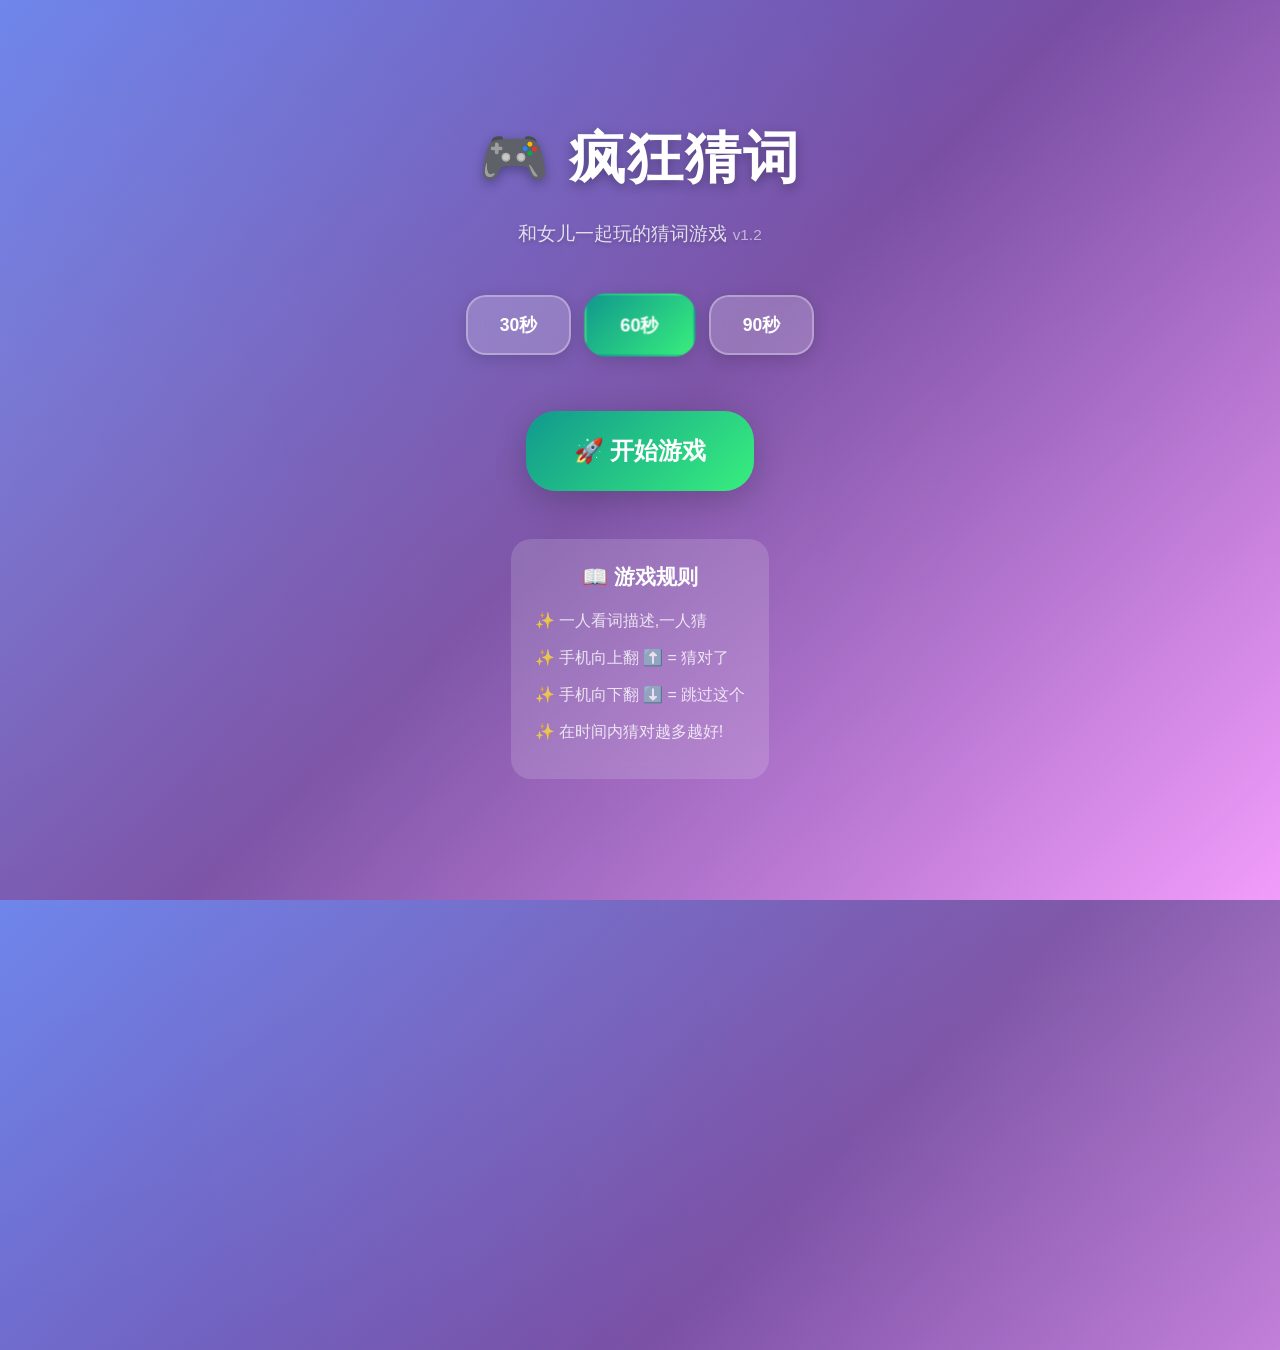
==== index.html @ 0e2f201e "修正重力感应! v1.2 更新内容:  🔧 调整向上翻转角度:从-60°改为**-40°** 📱 现在向上翻转更容易触发"跳过"了 当前设置:  ✅ 向下倾斜 > 120° = 猜对 ⏭️ 向上倾斜 " ====
<!DOCTYPE html>
<html lang="zh-CN">

<head>
  <meta charset="UTF-8">
  <meta name="viewport" content="width=device-width, initial-scale=1.0, maximum-scale=1.0, user-scalable=no">
  <meta name="apple-mobile-web-app-capable" content="yes">
  <meta name="apple-mobile-web-app-status-bar-style" content="black-translucent">
  <title>疯狂猜词 - 亲子游戏</title>
  <link rel="stylesheet" href="style.css">
</head>

<body>
  <div class="container">
    <!-- 开始界面 -->
    <div class="screen start-screen active">
      <h1 class="game-title">🎮 疯狂猜词</h1>
      <p class="game-subtitle">和女儿一起玩的猜词游戏 <span style="font-size: 0.8em; opacity: 0.7;">v1.2</span></p>

      <div class="time-options">
        <button class="time-btn" data-time="30">30秒</button>
        <button class="time-btn selected" data-time="60">60秒</button>
        <button class="time-btn" data-time="90">90秒</button>
      </div>

      <button class="start-btn" onclick="startGame()">🚀 开始游戏</button>

      <div class="instructions">
        <h3>📖 游戏规则</h3>
        <ul>
          <li>一人看词描述,一人猜</li>
          <li>手机向上翻 ⬆️ = 猜对了</li>
          <li>手机向下翻 ⬇️ = 跳过这个</li>
          <li>在时间内猜对越多越好!</li>
        </ul>
      </div>
    </div>

    <!-- 游戏界面 -->
    <div class="screen game-screen">
      <div class="game-header">
        <div class="timer" id="timer">60</div>
        <div class="score" id="score">0分</div>
      </div>

      <div class="word-display">
        <div class="word" id="word">准备好了吗?</div>
        <div class="category" id="category">即将开始...</div>
      </div>

      <div class="gesture-hints">
        <div class="hint">
          <div class="hint-icon">⬆️</div>
          <div>猜对了</div>
        </div>
        <div class="hint">
          <div class="hint-icon">⬇️</div>
          <div>跳过</div>
        </div>
      </div>
    </div>

    <!-- 结束界面 -->
    <div class="screen end-screen">
      <h2 class="end-title">🎉 游戏结束!</h2>

      <div class="stats">
        <div class="final-score" id="finalScore">0</div>
        <div class="stat-details">
          <div class="stat-item">
            <div class="stat-value" id="correctCount">0</div>
            <div class="stat-label">✅ 猜对</div>
          </div>
          <div class="stat-item">
            <div class="stat-value" id="skipCount">0</div>
            <div class="stat-label">⏭️ 跳过</div>
          </div>
        </div>
      </div>

      <button class="restart-btn" onclick="restartGame()">🔄 再玩一次</button>
    </div>
  </div>

  <!-- 反馈提示 -->
  <div class="feedback" id="feedback"></div>

  <script src="game.js"></script>
</body>

</html>
---- style.css ----
/* ==================== 设计系统 ==================== */
:root {
  /* 色彩系统 - 明亮活泼的配色 */
  --primary-gradient: linear-gradient(135deg, #667eea 0%, #764ba2 100%);
  --success-gradient: linear-gradient(135deg, #11998e 0%, #38ef7d 100%);
  --warning-gradient: linear-gradient(135deg, #f093fb 0%, #f5576c 100%);
  --bg-gradient: linear-gradient(135deg, #667eea 0%, #764ba2 50%, #f093fb 100%);
  
  /* 文字颜色 */
  --text-primary: #ffffff;
  --text-dark: #2d3748;
  --text-muted: rgba(255, 255, 255, 0.8);
  
  /* 阴影 */
  --shadow-sm: 0 2px 8px rgba(0, 0, 0, 0.1);
  --shadow-md: 0 4px 16px rgba(0, 0, 0, 0.15);
  --shadow-lg: 0 8px 32px rgba(0, 0, 0, 0.2);
  
  /* 圆角 */
  --radius-sm: 12px;
  --radius-md: 20px;
  --radius-lg: 30px;
  
  /* 间距 */
  --spacing-xs: 8px;
  --spacing-sm: 16px;
  --spacing-md: 24px;
  --spacing-lg: 32px;
  --spacing-xl: 48px;
  
  /* 字体 */
  --font-family: 'Microsoft YaHei', 'PingFang SC', -apple-system, BlinkMacSystemFont, sans-serif;
}

/* ==================== 基础样式 ==================== */
* {
  margin: 0;
  padding: 0;
  box-sizing: border-box;
  -webkit-tap-highlight-color: transparent;
}

body {
  font-family: var(--font-family);
  background: var(--bg-gradient);
  min-height: 100vh;
  display: flex;
  justify-content: center;
  align-items: center;
  overflow: hidden;
  position: relative;
}

/* 背景动画装饰 */
body::before {
  content: '';
  position: absolute;
  width: 200%;
  height: 200%;
  background: 
    radial-gradient(circle at 20% 50%, rgba(255, 255, 255, 0.1) 0%, transparent 50%),
    radial-gradient(circle at 80% 80%, rgba(255, 255, 255, 0.1) 0%, transparent 50%);
  animation: float 20s ease-in-out infinite;
  pointer-events: none;
}

@keyframes float {
  0%, 100% { transform: translate(0, 0) rotate(0deg); }
  33% { transform: translate(30px, -30px) rotate(120deg); }
  66% { transform: translate(-20px, 20px) rotate(240deg); }
}

/* ==================== 容器布局 ==================== */
.container {
  width: 100%;
  max-width: 500px;
  min-height: 100vh;
  padding: var(--spacing-md);
  display: flex;
  flex-direction: column;
  justify-content: center;
  align-items: center;
  position: relative;
  z-index: 1;
}

/* ==================== 界面状态 ==================== */
.screen {
  display: none;
  width: 100%;
  animation: fadeIn 0.5s ease-out;
}

.screen.active {
  display: flex;
  flex-direction: column;
  align-items: center;
}

@keyframes fadeIn {
  from {
    opacity: 0;
    transform: translateY(20px);
  }
  to {
    opacity: 1;
    transform: translateY(0);
  }
}

/* ==================== 开始界面 ==================== */
.start-screen {
  text-align: center;
}

.game-title {
  font-size: 3.5rem;
  font-weight: 900;
  color: var(--text-primary);
  margin-bottom: var(--spacing-md);
  text-shadow: 0 4px 12px rgba(0, 0, 0, 0.3);
  letter-spacing: 2px;
  animation: bounce 2s ease-in-out infinite;
}

@keyframes bounce {
  0%, 100% { transform: translateY(0); }
  50% { transform: translateY(-10px); }
}

.game-subtitle {
  font-size: 1.2rem;
  color: var(--text-muted);
  margin-bottom: var(--spacing-xl);
  text-shadow: 0 2px 4px rgba(0, 0, 0, 0.2);
}

.time-options {
  display: flex;
  gap: var(--spacing-sm);
  margin-bottom: var(--spacing-lg);
  flex-wrap: wrap;
  justify-content: center;
}

.time-btn {
  background: rgba(255, 255, 255, 0.2);
  backdrop-filter: blur(10px);
  border: 2px solid rgba(255, 255, 255, 0.3);
  color: var(--text-primary);
  padding: var(--spacing-sm) var(--spacing-lg);
  border-radius: var(--radius-md);
  font-size: 1.1rem;
  font-weight: 600;
  cursor: pointer;
  transition: all 0.3s ease;
  box-shadow: var(--shadow-md);
  min-width: 100px;
}

.time-btn:hover {
  background: rgba(255, 255, 255, 0.3);
  transform: translateY(-2px);
  box-shadow: var(--shadow-lg);
}

.time-btn.selected {
  background: var(--success-gradient);
  border-color: transparent;
  transform: scale(1.05);
}

.start-btn {
  background: var(--success-gradient);
  border: none;
  color: var(--text-primary);
  padding: var(--spacing-md) var(--spacing-xl);
  border-radius: var(--radius-lg);
  font-size: 1.5rem;
  font-weight: 700;
  cursor: pointer;
  box-shadow: var(--shadow-lg);
  transition: all 0.3s ease;
  margin-top: var(--spacing-md);
  min-width: 200px;
}

.start-btn:hover {
  transform: translateY(-3px) scale(1.05);
  box-shadow: 0 12px 40px rgba(0, 0, 0, 0.3);
}

.instructions {
  background: rgba(255, 255, 255, 0.15);
  backdrop-filter: blur(10px);
  padding: var(--spacing-md);
  border-radius: var(--radius-md);
  margin-top: var(--spacing-xl);
  text-align: left;
  max-width: 400px;
}

.instructions h3 {
  color: var(--text-primary);
  font-size: 1.3rem;
  margin-bottom: var(--spacing-sm);
  text-align: center;
}

.instructions ul {
  list-style: none;
  color: var(--text-muted);
  font-size: 1rem;
  line-height: 1.8;
}

.instructions li {
  margin-bottom: var(--spacing-xs);
  padding-left: var(--spacing-md);
  position: relative;
}

.instructions li::before {
  content: '✨';
  position: absolute;
  left: 0;
}

/* ==================== 游戏界面 ==================== */
.game-screen {
  width: 100%;
  height: 100vh;
  justify-content: space-between;
  padding: var(--spacing-lg) var(--spacing-md);
}

.game-header {
  display: flex;
  justify-content: space-between;
  align-items: center;
  width: 100%;
  margin-bottom: var(--spacing-md);
}

.timer, .score {
  background: rgba(255, 255, 255, 0.2);
  backdrop-filter: blur(10px);
  padding: var(--spacing-sm) var(--spacing-md);
  border-radius: var(--radius-md);
  color: var(--text-primary);
  font-size: 1.5rem;
  font-weight: 700;
  box-shadow: var(--shadow-md);
  min-width: 100px;
  text-align: center;
}

.timer.warning {
  background: var(--warning-gradient);
  animation: pulse 1s ease-in-out infinite;
}

@keyframes pulse {
  0%, 100% { transform: scale(1); }
  50% { transform: scale(1.05); }
}

.word-display {
  flex: 1;
  display: flex;
  flex-direction: column;
  justify-content: center;
  align-items: center;
  background: rgba(255, 255, 255, 0.95);
  border-radius: var(--radius-lg);
  padding: var(--spacing-xl);
  box-shadow: var(--shadow-lg);
  margin: var(--spacing-md) 0;
  position: relative;
  overflow: hidden;
}

.word-display::before {
  content: '';
  position: absolute;
  top: -50%;
  left: -50%;
  width: 200%;
  height: 200%;
  background: linear-gradient(45deg, transparent, rgba(255, 255, 255, 0.5), transparent);
  transform: rotate(45deg);
  animation: shine 3s ease-in-out infinite;
}

@keyframes shine {
  0%, 100% { transform: translateX(-100%) translateY(-100%) rotate(45deg); }
  50% { transform: translateX(100%) translateY(100%) rotate(45deg); }
}

.word {
  font-size: 4rem;
  font-weight: 900;
  color: var(--text-dark);
  text-align: center;
  position: relative;
  z-index: 1;
  animation: wordAppear 0.5s ease-out;
}

@keyframes wordAppear {
  from {
    opacity: 0;
    transform: scale(0.5) rotate(-10deg);
  }
  to {
    opacity: 1;
    transform: scale(1) rotate(0deg);
  }
}

.category {
  font-size: 1.2rem;
  color: #718096;
  margin-top: var(--spacing-sm);
  position: relative;
  z-index: 1;
}

.gesture-hints {
  display: flex;
  justify-content: space-around;
  width: 100%;
  margin-top: var(--spacing-md);
}

.hint {
  display: flex;
  flex-direction: column;
  align-items: center;
  gap: var(--spacing-xs);
  color: var(--text-primary);
  font-size: 1rem;
  text-shadow: 0 2px 4px rgba(0, 0, 0, 0.2);
}

.hint-icon {
  font-size: 2.5rem;
  animation: float-hint 2s ease-in-out infinite;
}

.hint:first-child .hint-icon {
  animation-delay: 0s;
}

.hint:last-child .hint-icon {
  animation-delay: 1s;
}

@keyframes float-hint {
  0%, 100% { transform: translateY(0); }
  50% { transform: translateY(-8px); }
}

/* ==================== 结束界面 ==================== */
.end-screen {
  text-align: center;
}

.end-title {
  font-size: 3rem;
  font-weight: 900;
  color: var(--text-primary);
  margin-bottom: var(--spacing-lg);
  text-shadow: 0 4px 12px rgba(0, 0, 0, 0.3);
}

.stats {
  background: rgba(255, 255, 255, 0.2);
  backdrop-filter: blur(10px);
  padding: var(--spacing-lg);
  border-radius: var(--radius-lg);
  margin-bottom: var(--spacing-lg);
  box-shadow: var(--shadow-lg);
}

.final-score {
  font-size: 5rem;
  font-weight: 900;
  color: var(--text-primary);
  margin-bottom: var(--spacing-md);
  text-shadow: 0 4px 12px rgba(0, 0, 0, 0.3);
  animation: scoreAppear 0.8s ease-out;
}

@keyframes scoreAppear {
  from {
    opacity: 0;
    transform: scale(0);
  }
  to {
    opacity: 1;
    transform: scale(1);
  }
}

.stat-details {
  display: flex;
  justify-content: space-around;
  margin-top: var(--spacing-md);
}

.stat-item {
  display: flex;
  flex-direction: column;
  align-items: center;
}

.stat-value {
  font-size: 2.5rem;
  font-weight: 700;
  color: var(--text-primary);
}

.stat-label {
  font-size: 1rem;
  color: var(--text-muted);
  margin-top: var(--spacing-xs);
}

.restart-btn {
  background: var(--primary-gradient);
  border: none;
  color: var(--text-primary);
  padding: var(--spacing-md) var(--spacing-xl);
  border-radius: var(--radius-lg);
  font-size: 1.5rem;
  font-weight: 700;
  cursor: pointer;
  box-shadow: var(--shadow-lg);
  transition: all 0.3s ease;
  min-width: 200px;
}

.restart-btn:hover {
  transform: translateY(-3px) scale(1.05);
  box-shadow: 0 12px 40px rgba(0, 0, 0, 0.3);
}

/* ==================== 反馈动画 ==================== */
.feedback {
  position: fixed;
  top: 50%;
  left: 50%;
  transform: translate(-50%, -50%);
  font-size: 6rem;
  font-weight: 900;
  color: var(--text-primary);
  text-shadow: 0 8px 24px rgba(0, 0, 0, 0.5);
  pointer-events: none;
  opacity: 0;
  z-index: 1000;
}

.feedback.show {
  animation: feedbackShow 0.6s ease-out;
}

@keyframes feedbackShow {
  0% {
    opacity: 0;
    transform: translate(-50%, -50%) scale(0.5);
  }
  50% {
    opacity: 1;
    transform: translate(-50%, -50%) scale(1.2);
  }
  100% {
    opacity: 0;
    transform: translate(-50%, -50%) scale(1);
  }
}

/* ==================== 响应式设计 ==================== */
@media (max-width: 480px) {
  .game-title {
    font-size: 2.5rem;
  }
  
  .word {
    font-size: 3rem;
  }
  
  .final-score {
    font-size: 4rem;
  }
  
  .time-options {
    flex-direction: column;
    width: 100%;
  }
  
  .time-btn {
    width: 100%;
  }
}

@media (max-height: 600px) {
  .container {
    padding: var(--spacing-sm);
  }
  
  .game-title {
    font-size: 2rem;
    margin-bottom: var(--spacing-sm);
  }
  
  .instructions {
    margin-top: var(--spacing-md);
  }
}

/* ==================== 横屏优化 ==================== */
@media (orientation: landscape) and (max-height: 500px) {
  .game-screen {
    padding: var(--spacing-sm);
  }
  
  .word {
    font-size: 2.5rem;
  }
  
  .gesture-hints {
    margin-top: var(--spacing-sm);
  }
}
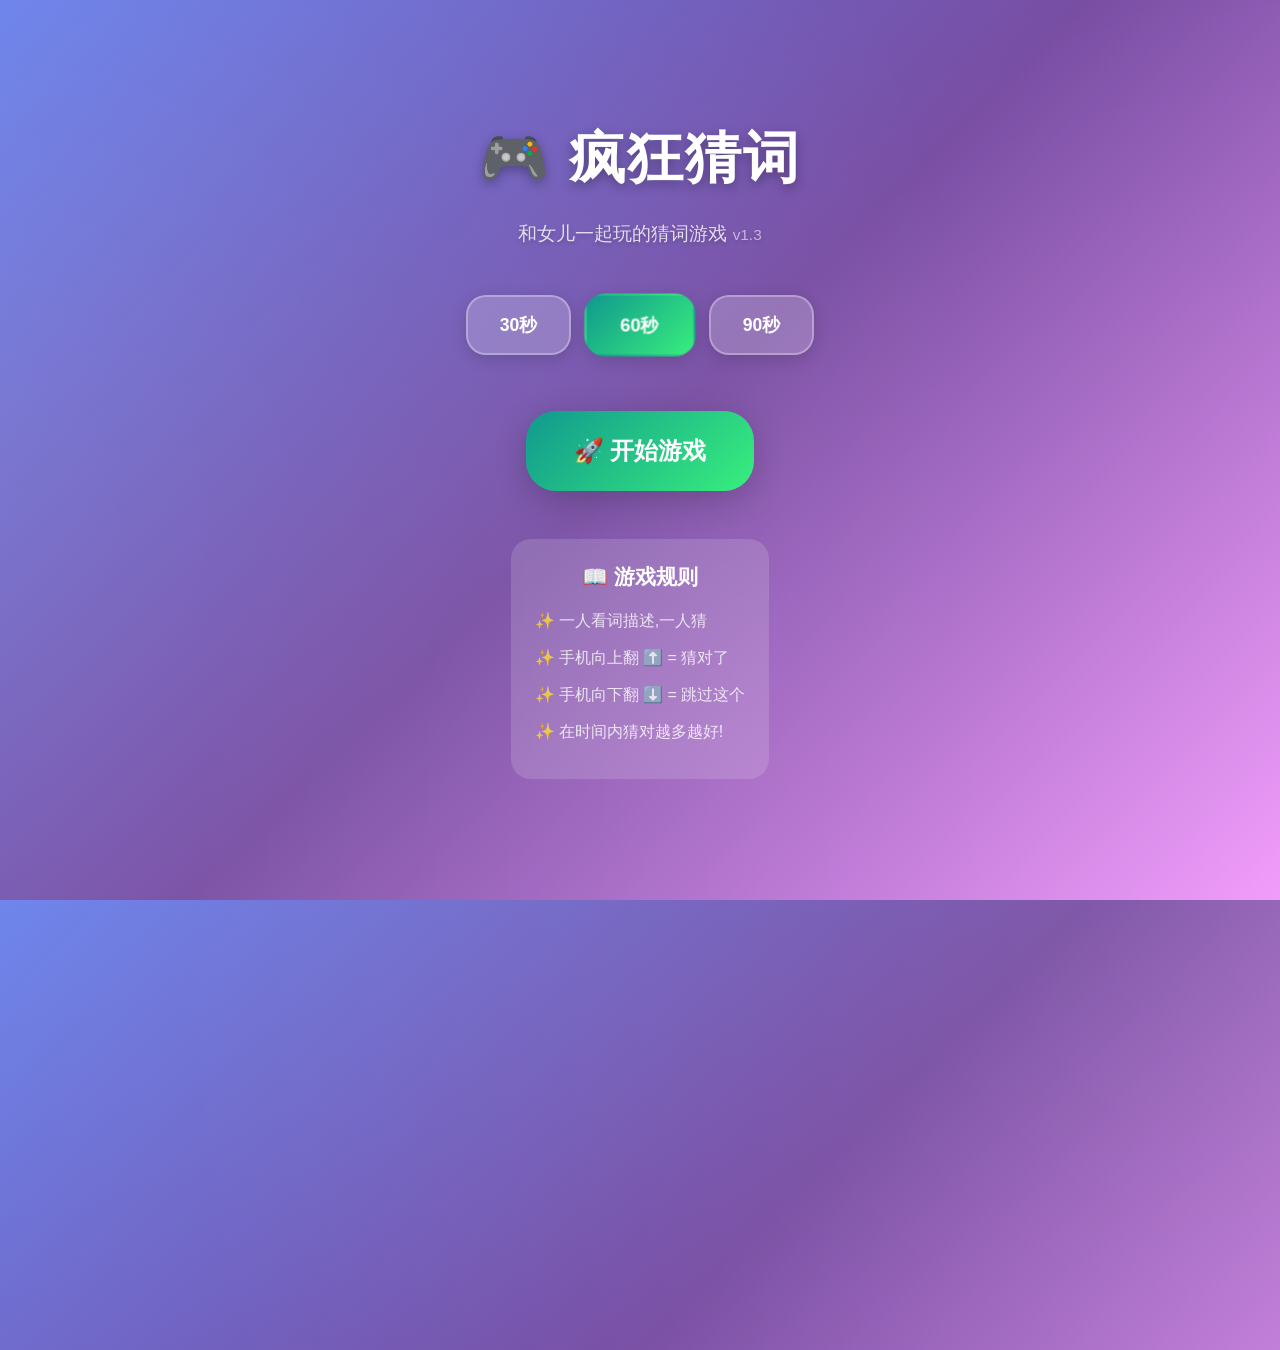
==== commit 4cb0c3a2: "已大幅调整重力感应阈值! v1.3 更新:  📊 添加了角度调试日志 🔧 调整阈值: 向下倾斜 > 100° = 猜对(更容易) 向上倾斜 > 80° = 跳过(接近完全朝上)" ====
--- a/index.html
+++ b/index.html
@@ -15,7 +15,7 @@
     <!-- 开始界面 -->
     <div class="screen start-screen active">
       <h1 class="game-title">🎮 疯狂猜词</h1>
-      <p class="game-subtitle">和女儿一起玩的猜词游戏 <span style="font-size: 0.8em; opacity: 0.7;">v1.2</span></p>
+      <p class="game-subtitle">和女儿一起玩的猜词游戏 <span style="font-size: 0.8em; opacity: 0.7;">v1.3</span></p>
 
       <div class="time-options">
         <button class="time-btn" data-time="30">30秒</button>
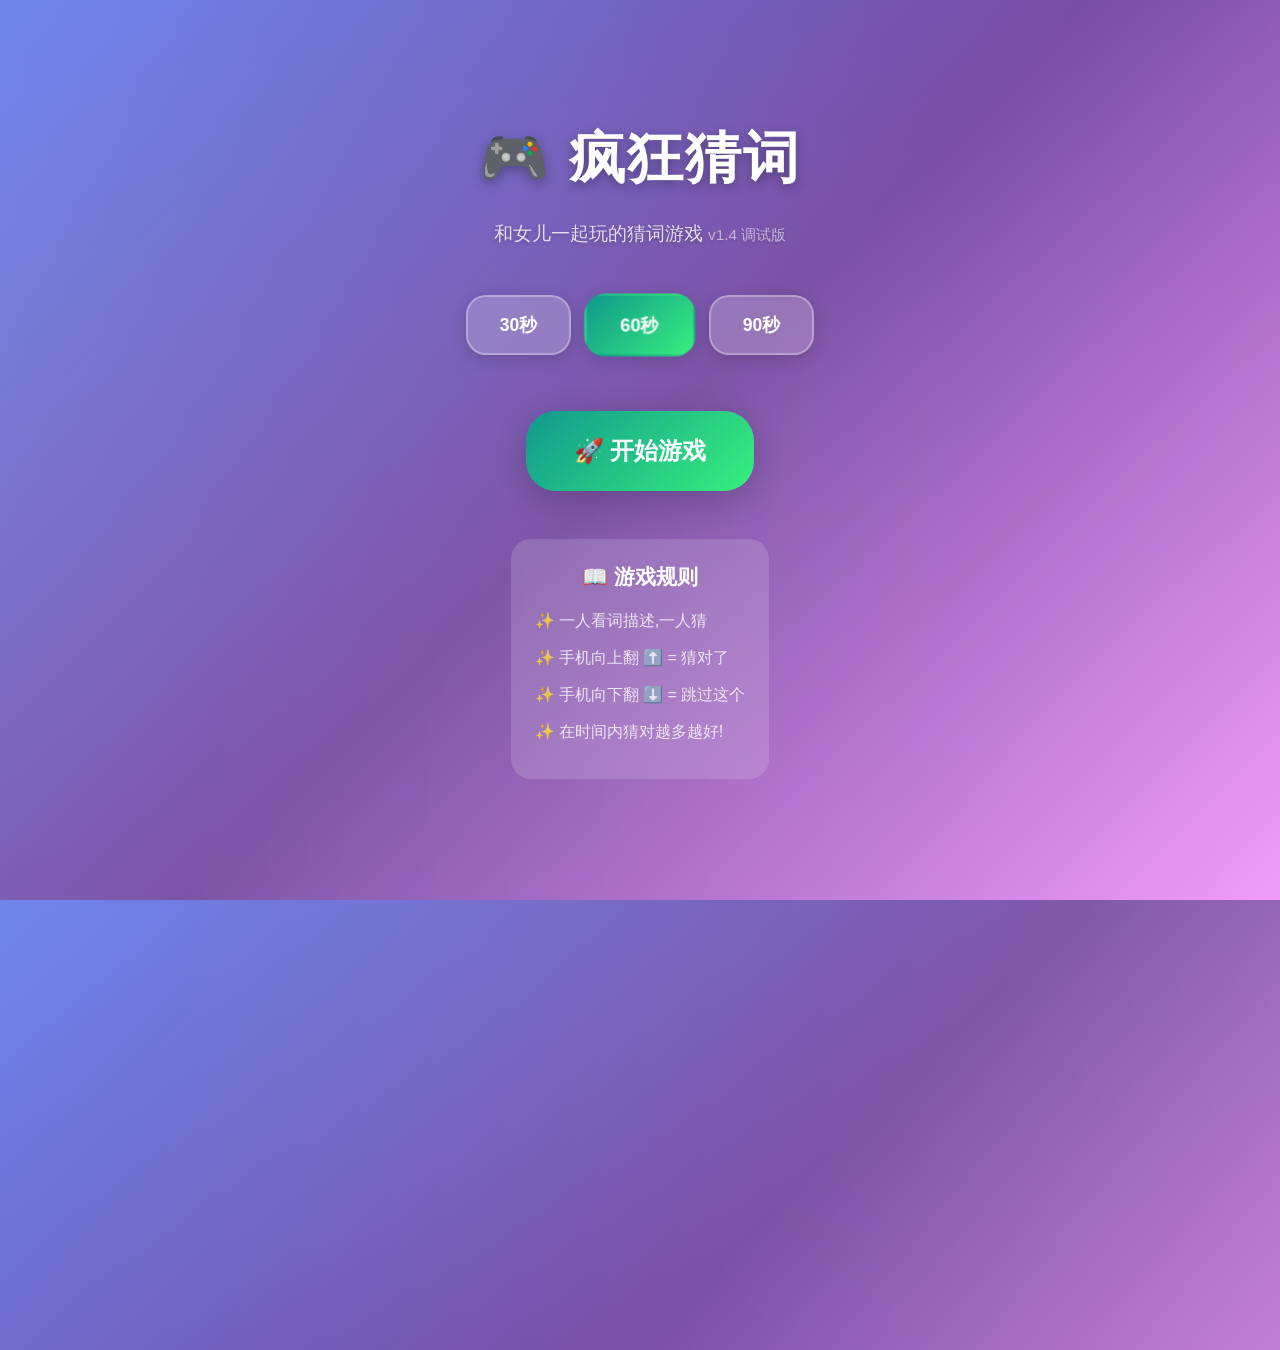
==== commit 260e4241: "游戏界面会直接显示角度" ====
--- a/index.html
+++ b/index.html
@@ -15,7 +15,7 @@
     <!-- 开始界面 -->
     <div class="screen start-screen active">
       <h1 class="game-title">🎮 疯狂猜词</h1>
-      <p class="game-subtitle">和女儿一起玩的猜词游戏 <span style="font-size: 0.8em; opacity: 0.7;">v1.3</span></p>
+      <p class="game-subtitle">和女儿一起玩的猜词游戏 <span style="font-size: 0.8em; opacity: 0.7;">v1.4 调试版</span></p>
 
       <div class="time-options">
         <button class="time-btn" data-time="30">30秒</button>
@@ -58,6 +58,12 @@
           <div>跳过</div>
         </div>
       </div>
+
+      <!-- 调试信息 -->
+      <div id="debugInfo"
+        style="margin-top: 20px; padding: 10px; background: rgba(255,255,255,0.2); border-radius: 10px; color: white; font-size: 14px; text-align: center;">
+        角度: <span id="angleDisplay">--</span>°
+      </div>
     </div>
 
     <!-- 结束界面 -->
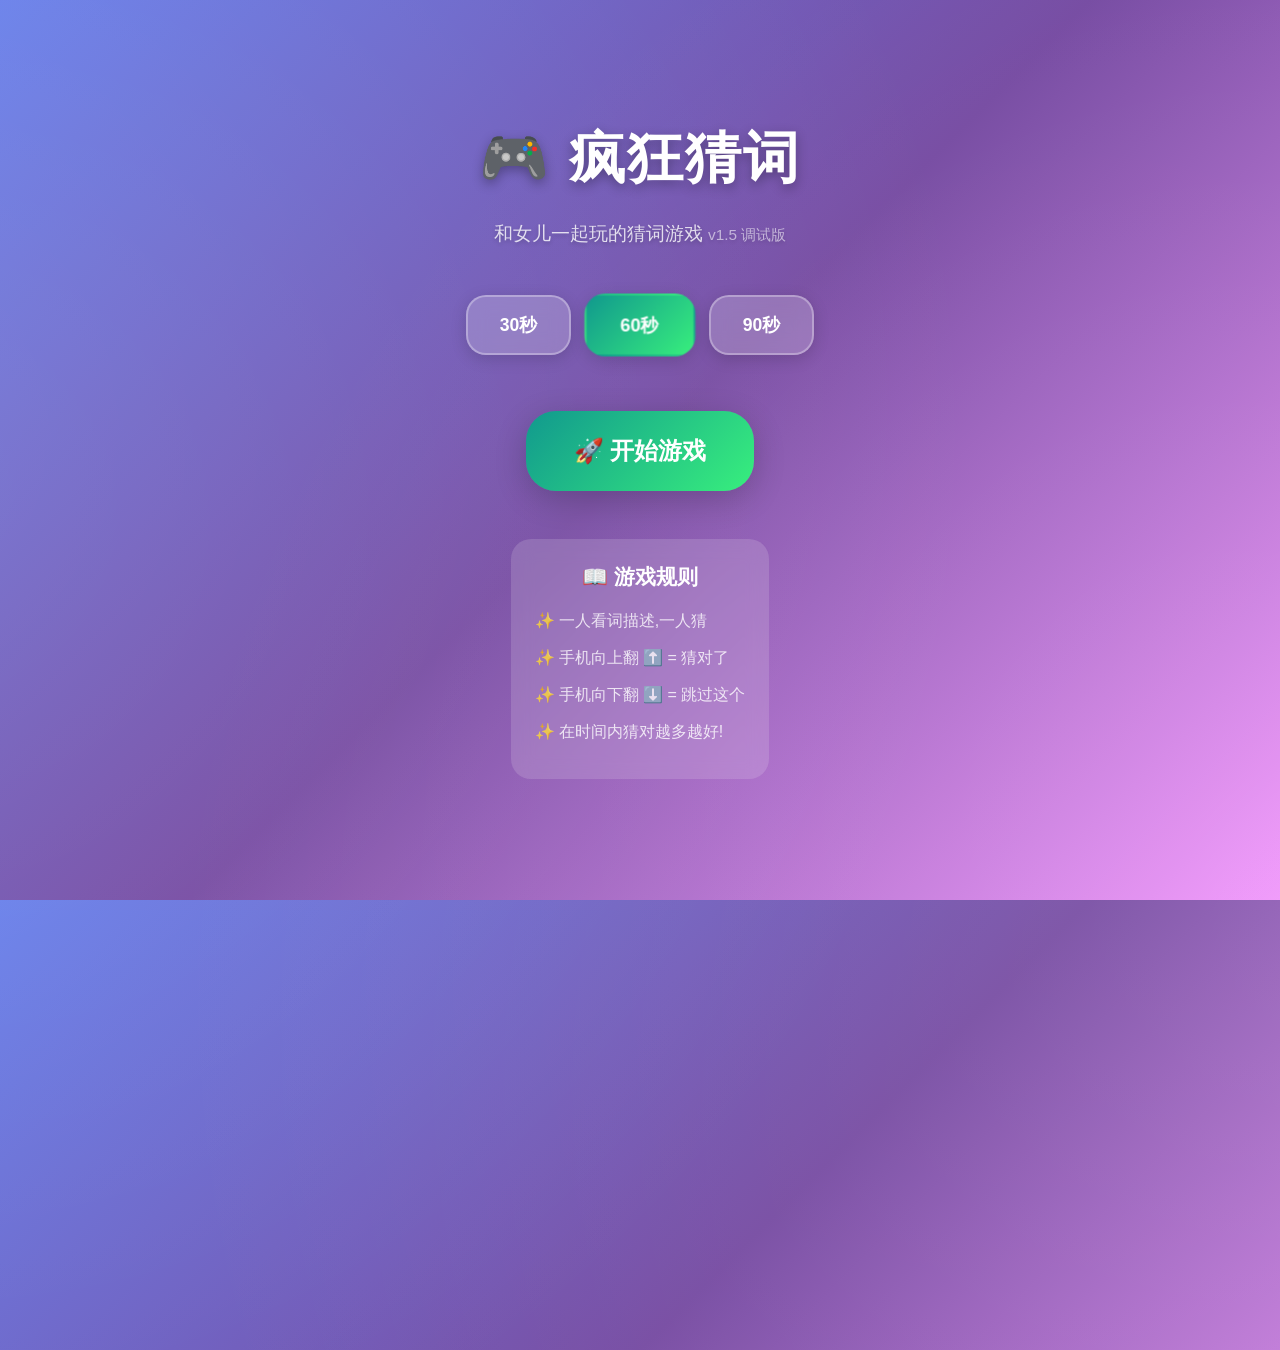
==== commit 134db940: "修复角度显示!" ====
--- a/index.html
+++ b/index.html
@@ -15,7 +15,7 @@
     <!-- 开始界面 -->
     <div class="screen start-screen active">
       <h1 class="game-title">🎮 疯狂猜词</h1>
-      <p class="game-subtitle">和女儿一起玩的猜词游戏 <span style="font-size: 0.8em; opacity: 0.7;">v1.4 调试版</span></p>
+      <p class="game-subtitle">和女儿一起玩的猜词游戏 <span style="font-size: 0.8em; opacity: 0.7;">v1.5 调试版</span></p>
 
       <div class="time-options">
         <button class="time-btn" data-time="30">30秒</button>
@@ -40,6 +40,10 @@
     <div class="screen game-screen">
       <div class="game-header">
         <div class="timer" id="timer">60</div>
+        <div
+          style="background: rgba(255,255,255,0.2); backdrop-filter: blur(10px); padding: 12px 20px; border-radius: 20px; color: white; font-size: 1.2rem; font-weight: 700; box-shadow: 0 4px 16px rgba(0,0,0,0.15); min-width: 100px; text-align: center;">
+          <span id="angleDisplay">--</span>°
+        </div>
         <div class="score" id="score">0分</div>
       </div>
 
@@ -57,12 +61,6 @@
           <div class="hint-icon">⬇️</div>
           <div>跳过</div>
         </div>
-      </div>
-
-      <!-- 调试信息 -->
-      <div id="debugInfo"
-        style="margin-top: 20px; padding: 10px; background: rgba(255,255,255,0.2); border-radius: 10px; color: white; font-size: 14px; text-align: center;">
-        角度: <span id="angleDisplay">--</span>°
       </div>
     </div>
 
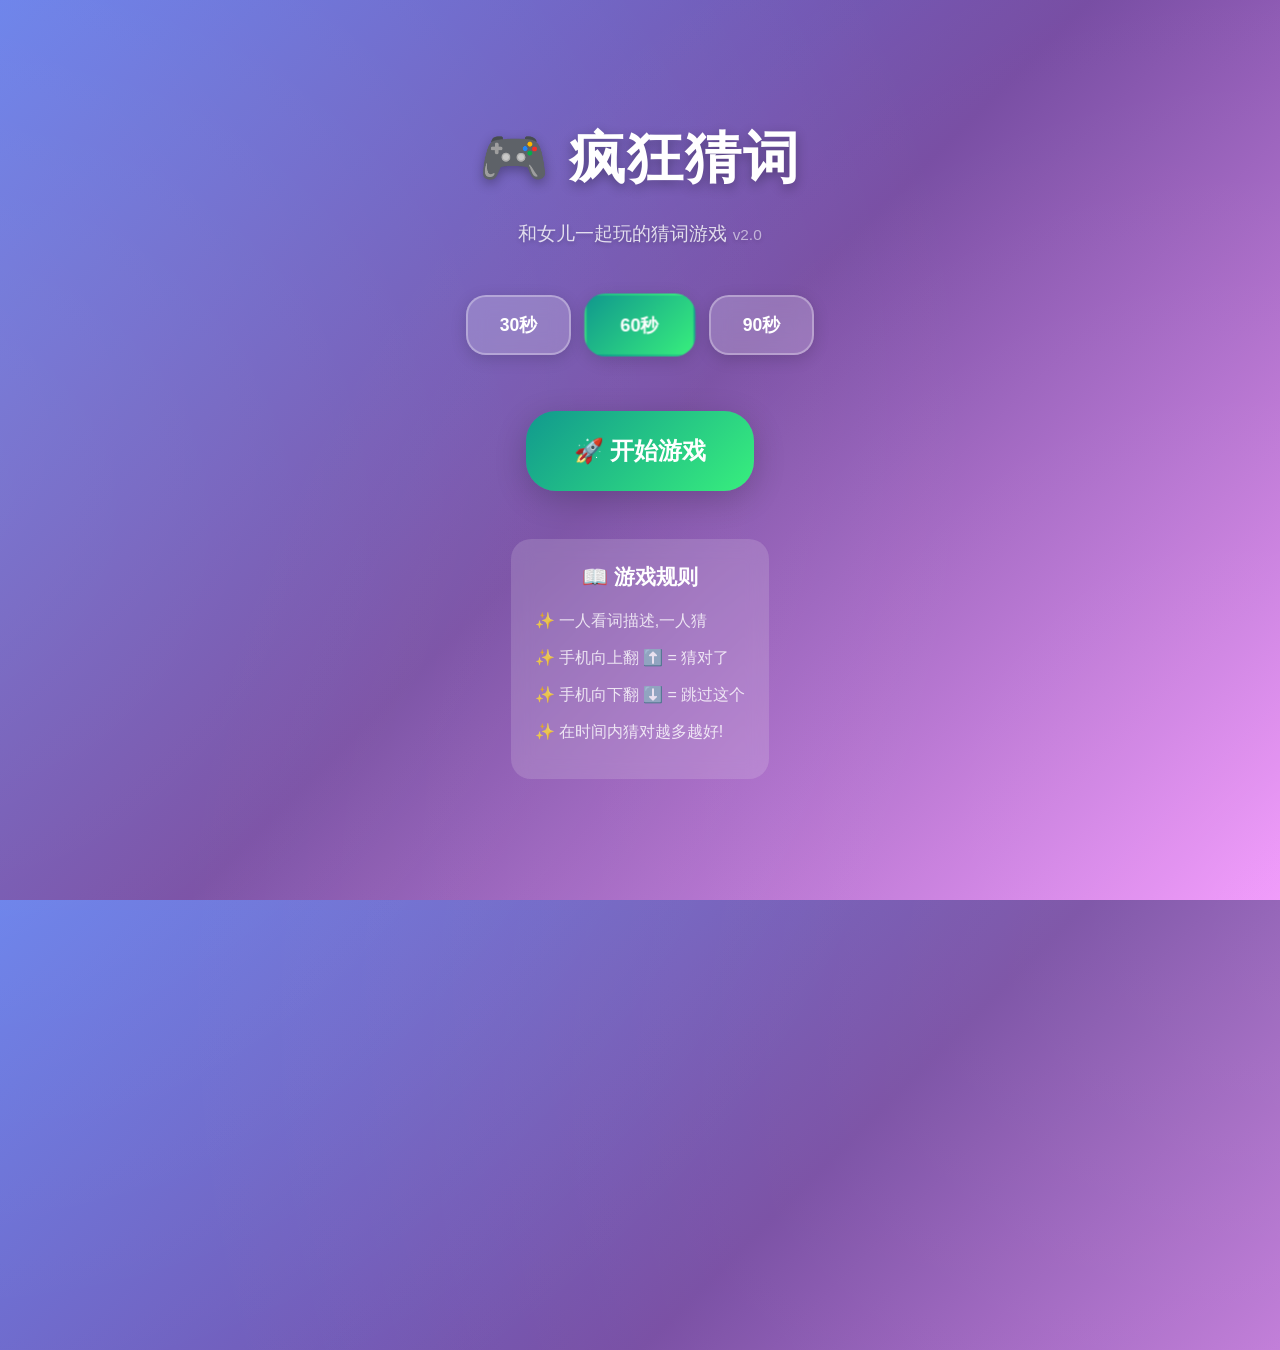
==== commit e5b10c10: "v2.0 更新内容 正确的角度理解 ✅ v2.0 更新内容 正确的角度理解:  📱 手机竖直握持 ≈ 90° ⬇️ 向下倾斜(屏幕朝地) > 90°,最大180° ⬆️ 向上倾斜(屏幕朝天) < 90" ====
--- a/index.html
+++ b/index.html
@@ -15,7 +15,7 @@
     <!-- 开始界面 -->
     <div class="screen start-screen active">
       <h1 class="game-title">🎮 疯狂猜词</h1>
-      <p class="game-subtitle">和女儿一起玩的猜词游戏 <span style="font-size: 0.8em; opacity: 0.7;">v1.5 调试版</span></p>
+      <p class="game-subtitle">和女儿一起玩的猜词游戏 <span style="font-size: 0.8em; opacity: 0.7;">v2.0</span></p>
 
       <div class="time-options">
         <button class="time-btn" data-time="30">30秒</button>
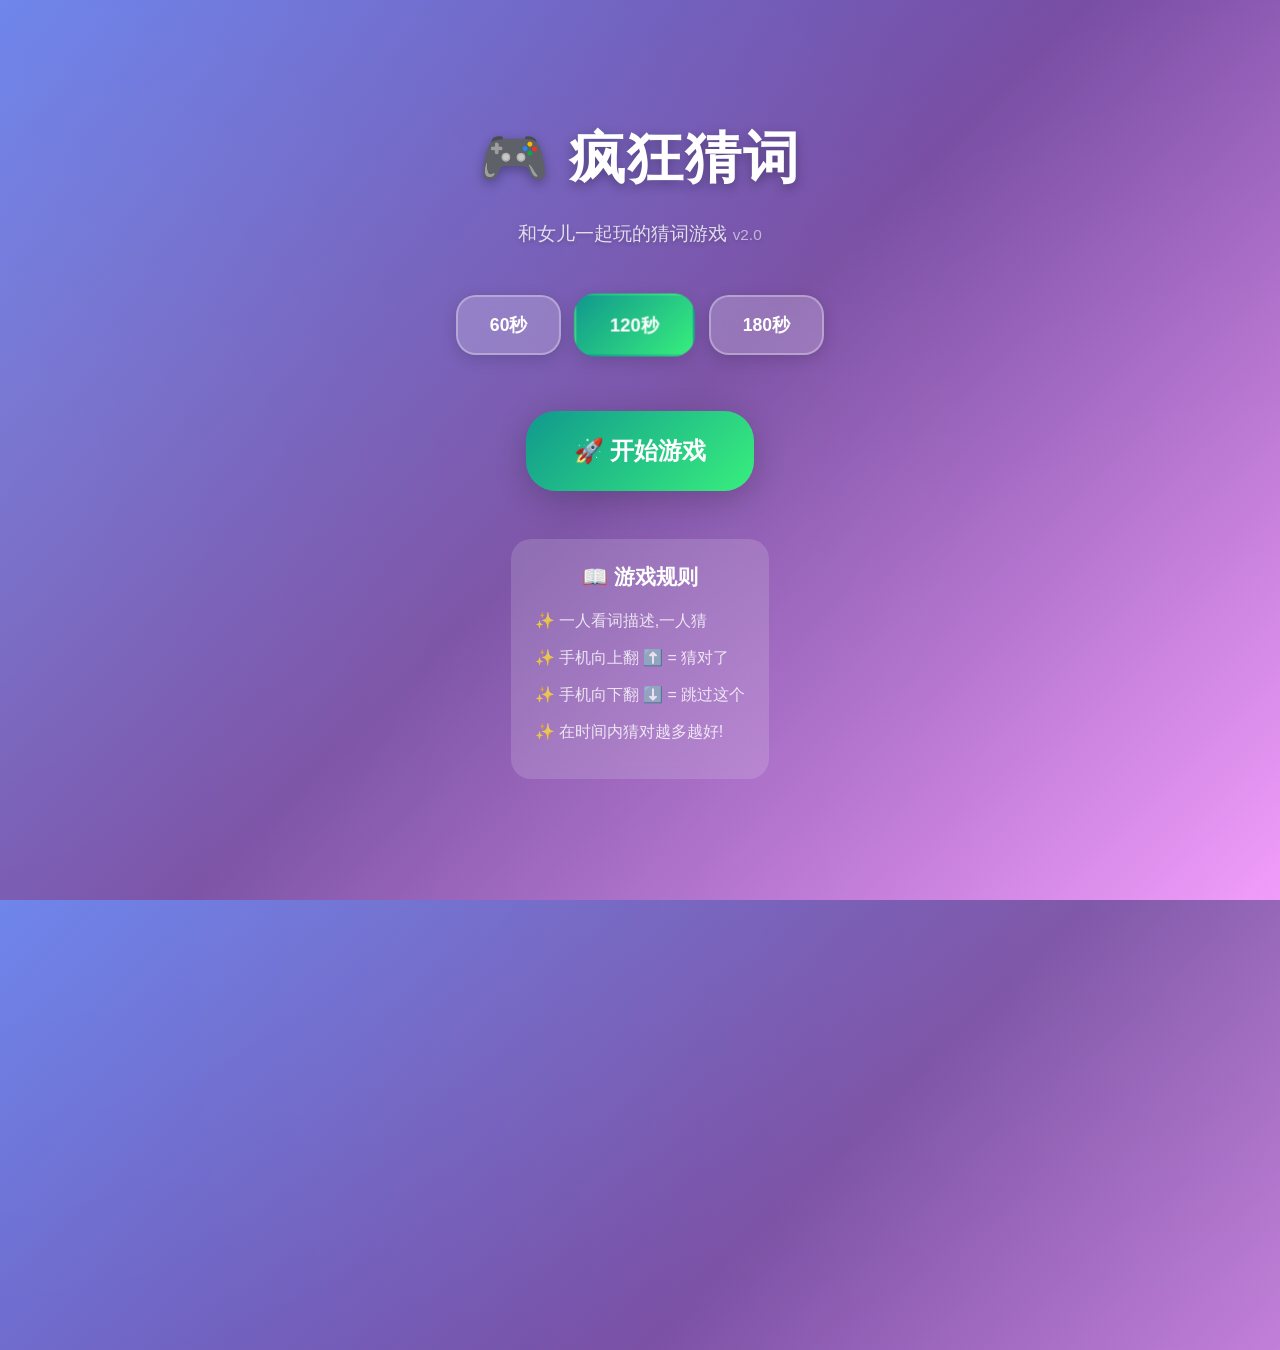
==== commit 4bab8da3: "修改游戏时间" ====
--- a/index.html
+++ b/index.html
@@ -18,9 +18,9 @@
       <p class="game-subtitle">和女儿一起玩的猜词游戏 <span style="font-size: 0.8em; opacity: 0.7;">v2.0</span></p>
 
       <div class="time-options">
-        <button class="time-btn" data-time="30">30秒</button>
-        <button class="time-btn selected" data-time="60">60秒</button>
-        <button class="time-btn" data-time="90">90秒</button>
+        <button class="time-btn" data-time="60">60秒</button>
+        <button class="time-btn selected" data-time="120">120秒</button>
+        <button class="time-btn" data-time="180">180秒</button>
       </div>
 
       <button class="start-btn" onclick="startGame()">🚀 开始游戏</button>
@@ -40,10 +40,6 @@
     <div class="screen game-screen">
       <div class="game-header">
         <div class="timer" id="timer">60</div>
-        <div
-          style="background: rgba(255,255,255,0.2); backdrop-filter: blur(10px); padding: 12px 20px; border-radius: 20px; color: white; font-size: 1.2rem; font-weight: 700; box-shadow: 0 4px 16px rgba(0,0,0,0.15); min-width: 100px; text-align: center;">
-          <span id="angleDisplay">--</span>°
-        </div>
         <div class="score" id="score">0分</div>
       </div>
 
